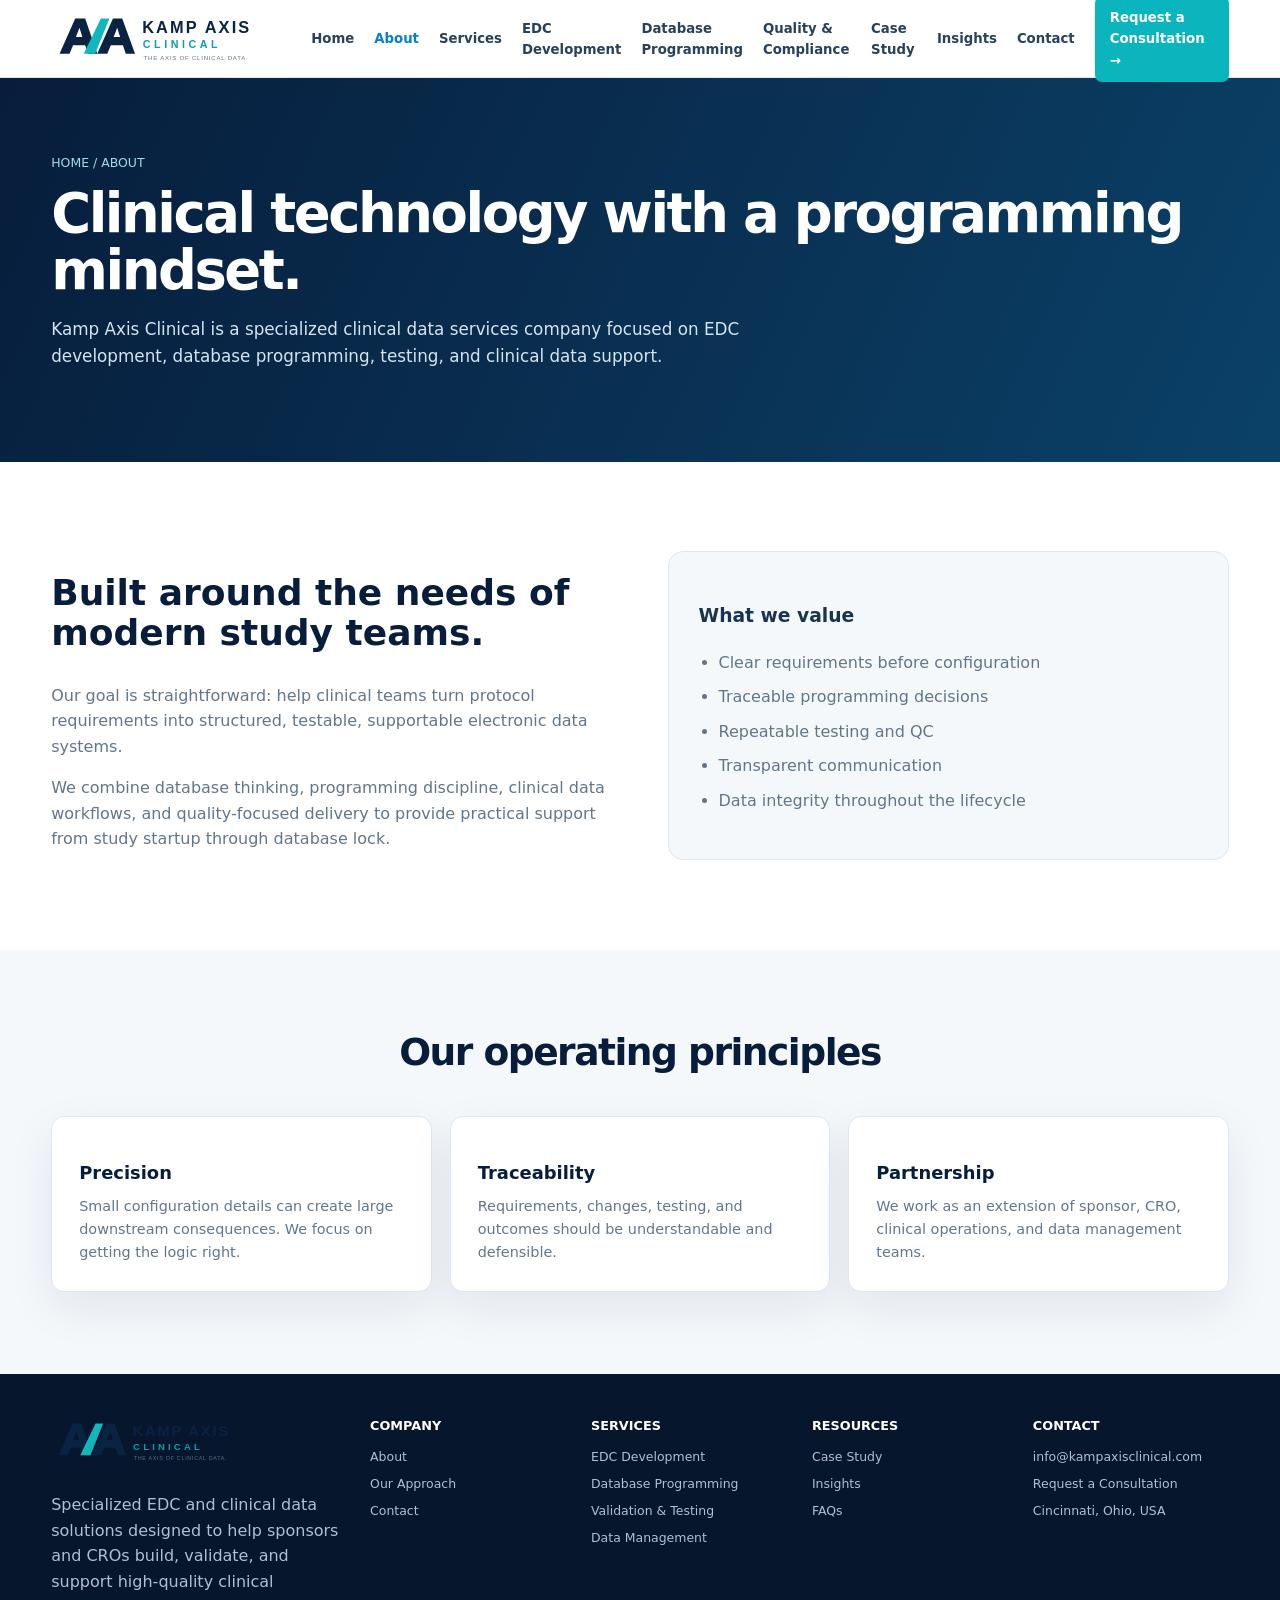
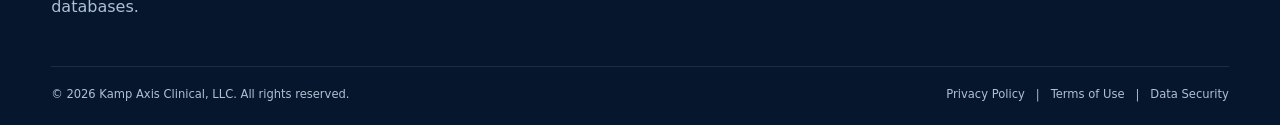
==== about.html @ fa70c0c3 "Add files via upload" ====
<!doctype html><html lang="en"><head><meta charset="utf-8"><meta name="viewport" content="width=device-width,initial-scale=1"><title>About | Kamp Axis Clinical</title><meta name="description" content="Kamp Axis Clinical — clinical EDC development, database programming, validation, data management and consulting."><link rel="stylesheet" href="styles.css"></head><body>
<header><div class="container"><nav><a class="brand" href="index.html"><img src="logo.svg" alt="Kamp Axis Clinical"></a><button class="menu" aria-label="Menu">☰</button><div class="nav"><a class="" href="index.html">Home</a><a class="active" href="about.html">About</a><a class="" href="services.html">Services</a><a class="" href="edc-development.html">EDC Development</a><a class="" href="database-programming.html">Database Programming</a><a class="" href="quality-compliance.html">Quality & Compliance</a><a class="" href="case-study.html">Case Study</a><a class="" href="insights.html">Insights</a><a class="" href="contact.html">Contact</a><a class="nav-cta" href="contact.html">Request a Consultation →</a></div></nav></div></header>
<main><section class="page-hero"><div class="container"><div class="breadcrumbs">HOME / ABOUT</div><h1>Clinical technology with a programming mindset.</h1><p>Kamp Axis Clinical is a specialized clinical data services company focused on EDC development, database programming, testing, and clinical data support.</p></div></section>
<section><div class="container split"><div><h2>Built around the needs of modern study teams.</h2><p>Our goal is straightforward: help clinical teams turn protocol requirements into structured, testable, supportable electronic data systems.</p><p>We combine database thinking, programming discipline, clinical data workflows, and quality-focused delivery to provide practical support from study startup through database lock.</p></div><div class="feature-box"><h3>What we value</h3><ul><li>Clear requirements before configuration</li><li>Traceable programming decisions</li><li>Repeatable testing and QC</li><li>Transparent communication</li><li>Data integrity throughout the lifecycle</li></ul></div></div></section>
<section class="band" id="approach"><div class="container"><div class="section-head"><h2>Our operating principles</h2></div><div class="cards"><div class="card"><h3>Precision</h3><p>Small configuration details can create large downstream consequences. We focus on getting the logic right.</p></div><div class="card"><h3>Traceability</h3><p>Requirements, changes, testing, and outcomes should be understandable and defensible.</p></div><div class="card"><h3>Partnership</h3><p>We work as an extension of sponsor, CRO, clinical operations, and data management teams.</p></div></div></div></section></main>
<footer><div class="container"><div class="footer-grid"><div><img class="footer-logo" src="logo.svg" alt="Kamp Axis Clinical"><p class="small">Specialized EDC and clinical data solutions designed to help sponsors and CROs build, validate, and support high-quality clinical databases.</p></div>
<div class="footer-col"><h4>COMPANY</h4><a href="about.html">About</a><a href="about.html#approach">Our Approach</a><a href="contact.html">Contact</a></div>
<div class="footer-col"><h4>SERVICES</h4><a href="services.html">EDC Development</a><a href="database-programming.html">Database Programming</a><a href="quality-compliance.html">Validation & Testing</a><a href="services.html">Data Management</a></div>
<div class="footer-col"><h4>RESOURCES</h4><a href="case-study.html">Case Study</a><a href="insights.html">Insights</a><a href="insights.html#faq">FAQs</a></div>
<div class="footer-col"><h4>CONTACT</h4><a href="mailto:info@kampaxisclinical.com">info@kampaxisclinical.com</a><a href="contact.html">Request a Consultation</a><a href="contact.html">Cincinnati, Ohio, USA</a></div></div>
<div class="footer-bottom"><div>© 2026 Kamp Axis Clinical, LLC. All rights reserved.</div><div><a href="privacy.html">Privacy Policy</a> &nbsp; | &nbsp; <a href="terms.html">Terms of Use</a> &nbsp; | &nbsp; <a href="security.html">Data Security</a></div></div></div></footer><script src="script.js"></script></body></html>
---- styles.css ----
:root{--navy:#071d3b;--navy2:#0b2d52;--blue:#087fd1;--teal:#0bb5bd;--cyan:#49d4d7;--ink:#18344f;--muted:#62768a;--bg:#f4f8fb;--line:#dce7ef;--white:#fff;--shadow:0 16px 45px rgba(7,29,59,.08)}
*{box-sizing:border-box}html{scroll-behavior:smooth}body{margin:0;font-family:Inter,ui-sans-serif,system-ui,-apple-system,BlinkMacSystemFont,"Segoe UI",Arial,sans-serif;color:var(--ink);line-height:1.6;background:#fff}a{color:inherit;text-decoration:none}.container{width:min(1180px,92%);margin:auto}
header{height:78px;background:rgba(255,255,255,.97);border-bottom:1px solid var(--line);position:sticky;top:0;z-index:100;backdrop-filter:blur(10px)}nav{height:78px;display:flex;align-items:center;justify-content:space-between;gap:25px}.brand img{width:235px;height:auto;display:block}.nav{display:flex;align-items:center;gap:20px;font-size:.83rem;font-weight:750;color:#27425c}.nav>a:hover,.nav .active{color:var(--blue)}.nav-cta{background:var(--teal);color:#fff!important;padding:11px 15px;border-radius:7px}.menu{display:none;background:none;border:0;font-size:1.7rem;color:var(--navy)}
.hero{background:linear-gradient(115deg,#061a36,#06345d 62%,#08788d);color:#fff;overflow:hidden}.hero-grid{min-height:570px;display:grid;grid-template-columns:1fr 1fr;align-items:center;gap:35px}.eyebrow{font-size:.75rem;font-weight:900;letter-spacing:.17em;color:var(--cyan);text-transform:uppercase}.hero h1{font-size:clamp(2.8rem,5vw,5rem);line-height:1.01;letter-spacing:-.055em;margin:16px 0}.hero h1 span{color:#20c5cd}.hero p{font-size:1.05rem;color:#d9e7f2;max-width:650px}.actions{display:flex;gap:12px;flex-wrap:wrap;margin-top:27px}.btn{display:inline-block;padding:13px 19px;border-radius:8px;font-weight:850}.btn-primary{background:var(--teal);color:#fff}.btn-outline{border:1px solid #b9d7e5;color:#fff}.hero-panel{background:#fff;border:6px solid #d8e8ef;border-radius:15px;box-shadow:0 30px 80px rgba(0,0,0,.3);color:var(--ink);padding:18px;transform:rotate(1deg)}.panel-title{font-weight:900;color:var(--navy);border-bottom:1px solid var(--line);padding-bottom:10px}.panel-tabs{display:flex;gap:6px;flex-wrap:wrap;margin:12px 0}.panel-tabs span{font-size:.68rem;background:#edf7fa;border-radius:5px;padding:4px 7px}.metrics{display:grid;grid-template-columns:repeat(2,1fr);gap:10px}.metric{border:1px solid var(--line);padding:12px;border-radius:8px;font-size:.72rem}.metric b{font-size:1.35rem;color:var(--teal);display:block}
.trust{border-bottom:1px solid var(--line);background:#fff}.trust-grid{display:grid;grid-template-columns:repeat(5,1fr);padding:23px 0}.trust-item{padding:0 18px;border-right:1px solid var(--line);font-size:.78rem;color:var(--muted)}.trust-item:last-child{border:0}.trust-item strong{display:block;color:var(--navy);font-size:.92rem;margin-bottom:3px}
section{padding:82px 0}.section-head{max-width:760px;margin:0 auto 43px;text-align:center}.section-head h2{color:var(--navy);font-size:2.35rem;line-height:1.1;letter-spacing:-.04em;margin:0 0 13px}.section-head p{color:var(--muted);margin:0}.cards{display:grid;grid-template-columns:repeat(3,1fr);gap:18px}.card{border:1px solid var(--line);border-radius:13px;padding:27px;background:#fff;box-shadow:var(--shadow);transition:.2s}.card:hover{transform:translateY(-3px)}.icon{width:45px;height:45px;border-radius:10px;background:#e7f8fa;color:var(--teal);display:grid;place-items:center;font-weight:900}.card h3{color:var(--navy);margin:15px 0 7px;font-size:1.12rem}.card p{color:var(--muted);font-size:.9rem;margin:0}.card a{display:inline-block;color:var(--blue);font-weight:800;font-size:.82rem;margin-top:15px}
.band{background:var(--bg)}.steps{display:grid;grid-template-columns:repeat(6,1fr);gap:10px}.step{background:#fff;border:1px solid var(--line);border-radius:10px;padding:18px}.step-num{color:var(--teal);font-weight:900}.step h3{font-size:.98rem;color:var(--navy);margin:6px 0}.step p{font-size:.78rem;color:var(--muted);margin:0}
.dark{background:var(--navy);color:#fff}.dark .section-head h2{color:#fff}.dark .section-head p{color:#bfd0df}.quality-grid{display:grid;grid-template-columns:1fr 1fr;gap:55px;align-items:center}.quality-copy h2{font-size:2.5rem;line-height:1.1;margin:0 0 15px}.quality-copy p{color:#c7d7e5}.checks{display:grid;grid-template-columns:1fr 1fr;gap:11px}.check{padding:14px;border:1px solid #ffffff20;border-radius:9px;background:#ffffff08}.check span{color:var(--cyan);font-weight:900;margin-right:8px}
.page-hero{background:linear-gradient(115deg,#071d3b,#0b4168);color:#fff;padding:75px 0}.page-hero h1{font-size:3.4rem;line-height:1.05;letter-spacing:-.045em;margin:12px 0}.page-hero p{max-width:760px;color:#d5e4ef;font-size:1.05rem}.breadcrumbs{font-size:.78rem;color:#9fdbe0;margin-bottom:12px}.split{display:grid;grid-template-columns:1fr 1fr;gap:55px;align-items:center}.split h2{font-size:2.25rem;line-height:1.1;color:var(--navy)}.split p{color:var(--muted)}.feature-box{background:var(--bg);border:1px solid var(--line);border-radius:15px;padding:30px}.feature-box ul{padding-left:20px;color:var(--muted)}.feature-box li{margin:9px 0}
.platforms{display:flex;justify-content:center;gap:10px;flex-wrap:wrap}.pill{border:1px solid var(--line);border-radius:999px;padding:12px 18px;background:#fff;color:var(--navy);font-weight:800}.note{font-size:.78rem;color:var(--muted);text-align:center;margin-top:18px}
.case{display:grid;grid-template-columns:1fr 1fr;gap:25px}.case-card{border:1px solid var(--line);border-radius:14px;padding:28px;background:#fff;box-shadow:var(--shadow)}.case-card h3{color:var(--navy)}.results{display:grid;grid-template-columns:repeat(3,1fr);gap:10px;margin-top:20px}.result{background:#eef9fa;padding:15px;border-radius:9px;text-align:center}.result b{display:block;font-size:1.45rem;color:var(--teal)}
.article-grid{display:grid;grid-template-columns:repeat(3,1fr);gap:18px}.article{border:1px solid var(--line);border-radius:13px;padding:24px}.article .tag{color:var(--teal);font-weight:900;font-size:.72rem;text-transform:uppercase;letter-spacing:.1em}.article h3{color:var(--navy);line-height:1.25}.article p{color:var(--muted);font-size:.88rem}.article a{color:var(--blue);font-weight:850}
.form-wrap{background:linear-gradient(135deg,#eef9fb,#f5f9fc)}.contact-grid{display:grid;grid-template-columns:.9fr 1.1fr;gap:45px}.contact-info h2{font-size:2.4rem;line-height:1.1;color:var(--navy)}.contact-info p{color:var(--muted)}form{display:grid;gap:12px;background:#fff;padding:32px;border:1px solid var(--line);border-radius:14px;box-shadow:var(--shadow)}label{font-size:.8rem;font-weight:800;color:var(--navy)}input,select,textarea{font:inherit;padding:12px 13px;border:1px solid #cbd9e4;border-radius:8px;width:100%;margin-top:5px}textarea{min-height:130px;resize:vertical}button{font:inherit;border:0;background:var(--navy);color:#fff;border-radius:8px;padding:14px;font-weight:900;cursor:pointer}.form-status{display:none;padding:12px;background:#e8f8fa;color:#12636a;border-radius:8px;font-size:.86rem}
.faq{max-width:850px;margin:auto}.faq-item{border-bottom:1px solid var(--line)}.faq-q{width:100%;display:flex;justify-content:space-between;background:none;color:var(--navy);padding:19px 0;text-align:left;font-weight:850}.faq-a{display:none;color:var(--muted);padding:0 0 18px}.faq-item.open .faq-a{display:block}
footer{background:#05162d;color:#aec1d2;padding:42px 0 22px}.footer-grid{display:grid;grid-template-columns:1.5fr repeat(4,1fr);gap:25px}.footer-logo{width:210px}.footer-col h4{color:#fff;font-size:.8rem;margin:0 0 10px}.footer-col a{display:block;font-size:.78rem;margin:7px 0}.footer-col a:hover{color:#fff}.footer-bottom{border-top:1px solid #ffffff18;margin-top:30px;padding-top:18px;display:flex;justify-content:space-between;gap:20px;flex-wrap:wrap;font-size:.72rem}
@media(max-width:950px){.nav{display:none}.menu{display:block}.hero-grid,.quality-grid,.split,.contact-grid,.case{grid-template-columns:1fr}.trust-grid{grid-template-columns:repeat(2,1fr)}.steps{grid-template-columns:repeat(3,1fr)}.cards,.article-grid{grid-template-columns:1fr 1fr}.footer-grid{grid-template-columns:1fr 1fr}.hero-panel{max-width:650px;margin:auto}}
@media(max-width:600px){section{padding:62px 0}.brand img{width:195px}.trust-grid,.cards,.steps,.article-grid,.checks,.results,.footer-grid{grid-template-columns:1fr}.page-hero h1{font-size:2.6rem}.hero h1{font-size:3rem}.hero-grid{padding:55px 0}.footer-bottom{display:block}.footer-bottom div{margin-top:8px}}
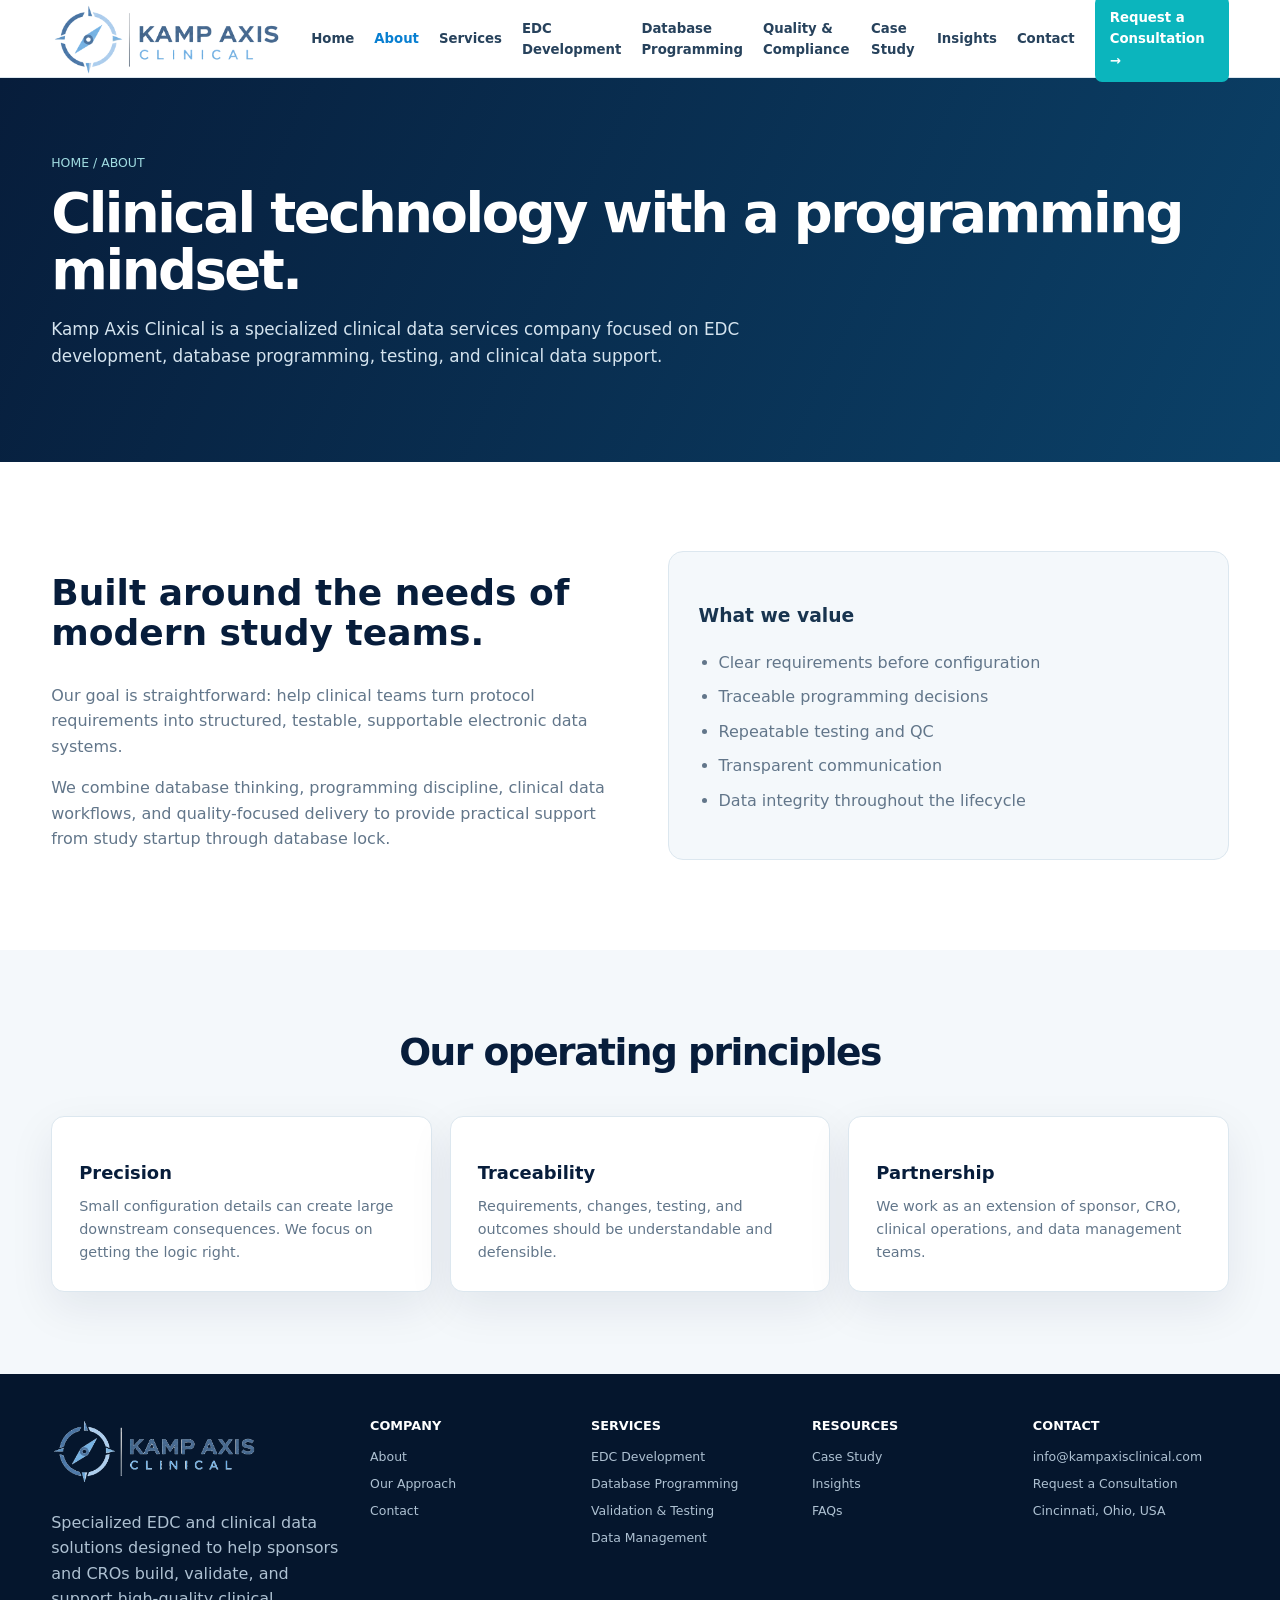
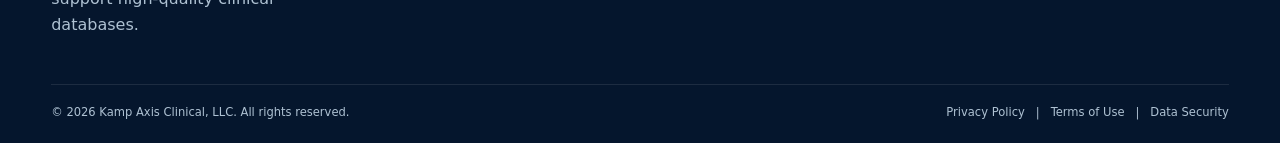
==== commit ee3f18f5: "Update about.html" ====
--- a/about.html
+++ b/about.html
@@ -1,11 +1,11 @@
 <!doctype html><html lang="en"><head><meta charset="utf-8"><meta name="viewport" content="width=device-width,initial-scale=1"><title>About | Kamp Axis Clinical</title><meta name="description" content="Kamp Axis Clinical — clinical EDC development, database programming, validation, data management and consulting."><link rel="stylesheet" href="styles.css"></head><body>
-<header><div class="container"><nav><a class="brand" href="index.html"><img src="logo.svg" alt="Kamp Axis Clinical"></a><button class="menu" aria-label="Menu">☰</button><div class="nav"><a class="" href="index.html">Home</a><a class="active" href="about.html">About</a><a class="" href="services.html">Services</a><a class="" href="edc-development.html">EDC Development</a><a class="" href="database-programming.html">Database Programming</a><a class="" href="quality-compliance.html">Quality & Compliance</a><a class="" href="case-study.html">Case Study</a><a class="" href="insights.html">Insights</a><a class="" href="contact.html">Contact</a><a class="nav-cta" href="contact.html">Request a Consultation →</a></div></nav></div></header>
+<header><div class="container"><nav><a class="brand" href="index.html"><img src="kamp-axis-clinical-logo-1.svg" alt="Kamp Axis Clinical"></a><button class="menu" aria-label="Menu">☰</button><div class="nav"><a class="" href="index.html">Home</a><a class="active" href="about.html">About</a><a class="" href="services.html">Services</a><a class="" href="edc-development.html">EDC Development</a><a class="" href="database-programming.html">Database Programming</a><a class="" href="quality-compliance.html">Quality & Compliance</a><a class="" href="case-study.html">Case Study</a><a class="" href="insights.html">Insights</a><a class="" href="contact.html">Contact</a><a class="nav-cta" href="contact.html">Request a Consultation →</a></div></nav></div></header>
 <main><section class="page-hero"><div class="container"><div class="breadcrumbs">HOME / ABOUT</div><h1>Clinical technology with a programming mindset.</h1><p>Kamp Axis Clinical is a specialized clinical data services company focused on EDC development, database programming, testing, and clinical data support.</p></div></section>
 <section><div class="container split"><div><h2>Built around the needs of modern study teams.</h2><p>Our goal is straightforward: help clinical teams turn protocol requirements into structured, testable, supportable electronic data systems.</p><p>We combine database thinking, programming discipline, clinical data workflows, and quality-focused delivery to provide practical support from study startup through database lock.</p></div><div class="feature-box"><h3>What we value</h3><ul><li>Clear requirements before configuration</li><li>Traceable programming decisions</li><li>Repeatable testing and QC</li><li>Transparent communication</li><li>Data integrity throughout the lifecycle</li></ul></div></div></section>
 <section class="band" id="approach"><div class="container"><div class="section-head"><h2>Our operating principles</h2></div><div class="cards"><div class="card"><h3>Precision</h3><p>Small configuration details can create large downstream consequences. We focus on getting the logic right.</p></div><div class="card"><h3>Traceability</h3><p>Requirements, changes, testing, and outcomes should be understandable and defensible.</p></div><div class="card"><h3>Partnership</h3><p>We work as an extension of sponsor, CRO, clinical operations, and data management teams.</p></div></div></div></section></main>
-<footer><div class="container"><div class="footer-grid"><div><img class="footer-logo" src="logo.svg" alt="Kamp Axis Clinical"><p class="small">Specialized EDC and clinical data solutions designed to help sponsors and CROs build, validate, and support high-quality clinical databases.</p></div>
+<footer><div class="container"><div class="footer-grid"><div><img class="footer-logo" src="kamp-axis-clinical-logo-1.svg" alt="Kamp Axis Clinical"><p class="small">Specialized EDC and clinical data solutions designed to help sponsors and CROs build, validate, and support high-quality clinical databases.</p></div>
 <div class="footer-col"><h4>COMPANY</h4><a href="about.html">About</a><a href="about.html#approach">Our Approach</a><a href="contact.html">Contact</a></div>
 <div class="footer-col"><h4>SERVICES</h4><a href="services.html">EDC Development</a><a href="database-programming.html">Database Programming</a><a href="quality-compliance.html">Validation & Testing</a><a href="services.html">Data Management</a></div>
 <div class="footer-col"><h4>RESOURCES</h4><a href="case-study.html">Case Study</a><a href="insights.html">Insights</a><a href="insights.html#faq">FAQs</a></div>
 <div class="footer-col"><h4>CONTACT</h4><a href="mailto:info@kampaxisclinical.com">info@kampaxisclinical.com</a><a href="contact.html">Request a Consultation</a><a href="contact.html">Cincinnati, Ohio, USA</a></div></div>
-<div class="footer-bottom"><div>© 2026 Kamp Axis Clinical, LLC. All rights reserved.</div><div><a href="privacy.html">Privacy Policy</a> &nbsp; | &nbsp; <a href="terms.html">Terms of Use</a> &nbsp; | &nbsp; <a href="security.html">Data Security</a></div></div></div></footer><script src="script.js"></script></body></html>+<div class="footer-bottom"><div>© 2026 Kamp Axis Clinical, LLC. All rights reserved.</div><div><a href="privacy.html">Privacy Policy</a> &nbsp; | &nbsp; <a href="terms.html">Terms of Use</a> &nbsp; | &nbsp; <a href="security.html">Data Security</a></div></div></div></footer><script src="script.js"></script></body></html>
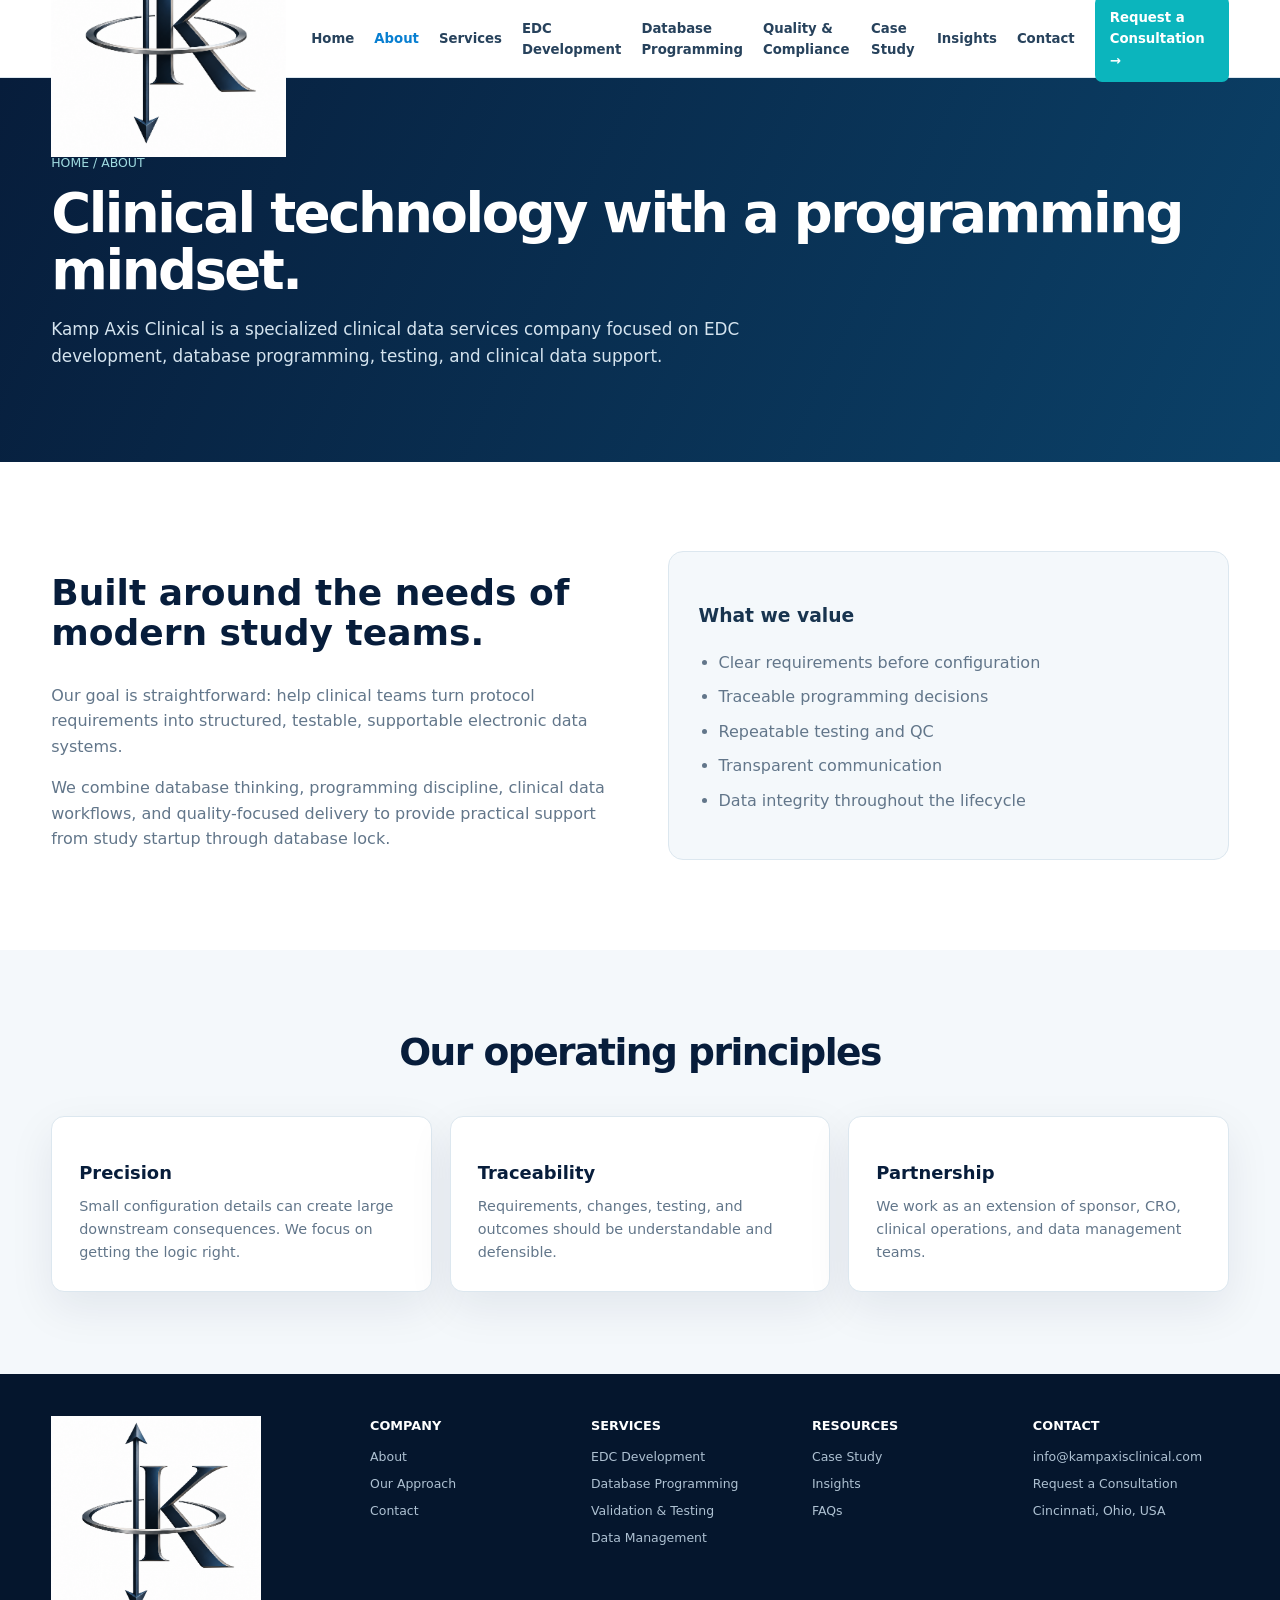
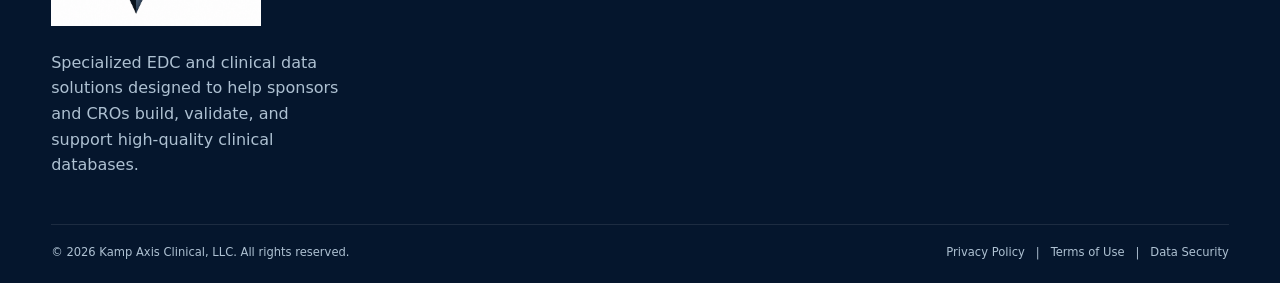
==== commit eda0bbcc: "Update about.html" ====
--- a/about.html
+++ b/about.html
@@ -1,9 +1,9 @@
 <!doctype html><html lang="en"><head><meta charset="utf-8"><meta name="viewport" content="width=device-width,initial-scale=1"><title>About | Kamp Axis Clinical</title><meta name="description" content="Kamp Axis Clinical — clinical EDC development, database programming, validation, data management and consulting."><link rel="stylesheet" href="styles.css"></head><body>
-<header><div class="container"><nav><a class="brand" href="index.html"><img src="kamp-axis-clinical-logo-1.svg" alt="Kamp Axis Clinical"></a><button class="menu" aria-label="Menu">☰</button><div class="nav"><a class="" href="index.html">Home</a><a class="active" href="about.html">About</a><a class="" href="services.html">Services</a><a class="" href="edc-development.html">EDC Development</a><a class="" href="database-programming.html">Database Programming</a><a class="" href="quality-compliance.html">Quality & Compliance</a><a class="" href="case-study.html">Case Study</a><a class="" href="insights.html">Insights</a><a class="" href="contact.html">Contact</a><a class="nav-cta" href="contact.html">Request a Consultation →</a></div></nav></div></header>
+<header><div class="container"><nav><a class="brand" href="index.html"><img src="kamp_axis_clinical_logo.svg" alt="Kamp Axis Clinical"></a><button class="menu" aria-label="Menu">☰</button><div class="nav"><a class="" href="index.html">Home</a><a class="active" href="about.html">About</a><a class="" href="services.html">Services</a><a class="" href="edc-development.html">EDC Development</a><a class="" href="database-programming.html">Database Programming</a><a class="" href="quality-compliance.html">Quality & Compliance</a><a class="" href="case-study.html">Case Study</a><a class="" href="insights.html">Insights</a><a class="" href="contact.html">Contact</a><a class="nav-cta" href="contact.html">Request a Consultation →</a></div></nav></div></header>
 <main><section class="page-hero"><div class="container"><div class="breadcrumbs">HOME / ABOUT</div><h1>Clinical technology with a programming mindset.</h1><p>Kamp Axis Clinical is a specialized clinical data services company focused on EDC development, database programming, testing, and clinical data support.</p></div></section>
 <section><div class="container split"><div><h2>Built around the needs of modern study teams.</h2><p>Our goal is straightforward: help clinical teams turn protocol requirements into structured, testable, supportable electronic data systems.</p><p>We combine database thinking, programming discipline, clinical data workflows, and quality-focused delivery to provide practical support from study startup through database lock.</p></div><div class="feature-box"><h3>What we value</h3><ul><li>Clear requirements before configuration</li><li>Traceable programming decisions</li><li>Repeatable testing and QC</li><li>Transparent communication</li><li>Data integrity throughout the lifecycle</li></ul></div></div></section>
 <section class="band" id="approach"><div class="container"><div class="section-head"><h2>Our operating principles</h2></div><div class="cards"><div class="card"><h3>Precision</h3><p>Small configuration details can create large downstream consequences. We focus on getting the logic right.</p></div><div class="card"><h3>Traceability</h3><p>Requirements, changes, testing, and outcomes should be understandable and defensible.</p></div><div class="card"><h3>Partnership</h3><p>We work as an extension of sponsor, CRO, clinical operations, and data management teams.</p></div></div></div></section></main>
-<footer><div class="container"><div class="footer-grid"><div><img class="footer-logo" src="kamp-axis-clinical-logo-1.svg" alt="Kamp Axis Clinical"><p class="small">Specialized EDC and clinical data solutions designed to help sponsors and CROs build, validate, and support high-quality clinical databases.</p></div>
+<footer><div class="container"><div class="footer-grid"><div><img class="footer-logo" src="kamp_axis_clinical_logo.svg" alt="Kamp Axis Clinical"><p class="small">Specialized EDC and clinical data solutions designed to help sponsors and CROs build, validate, and support high-quality clinical databases.</p></div>
 <div class="footer-col"><h4>COMPANY</h4><a href="about.html">About</a><a href="about.html#approach">Our Approach</a><a href="contact.html">Contact</a></div>
 <div class="footer-col"><h4>SERVICES</h4><a href="services.html">EDC Development</a><a href="database-programming.html">Database Programming</a><a href="quality-compliance.html">Validation & Testing</a><a href="services.html">Data Management</a></div>
 <div class="footer-col"><h4>RESOURCES</h4><a href="case-study.html">Case Study</a><a href="insights.html">Insights</a><a href="insights.html#faq">FAQs</a></div>
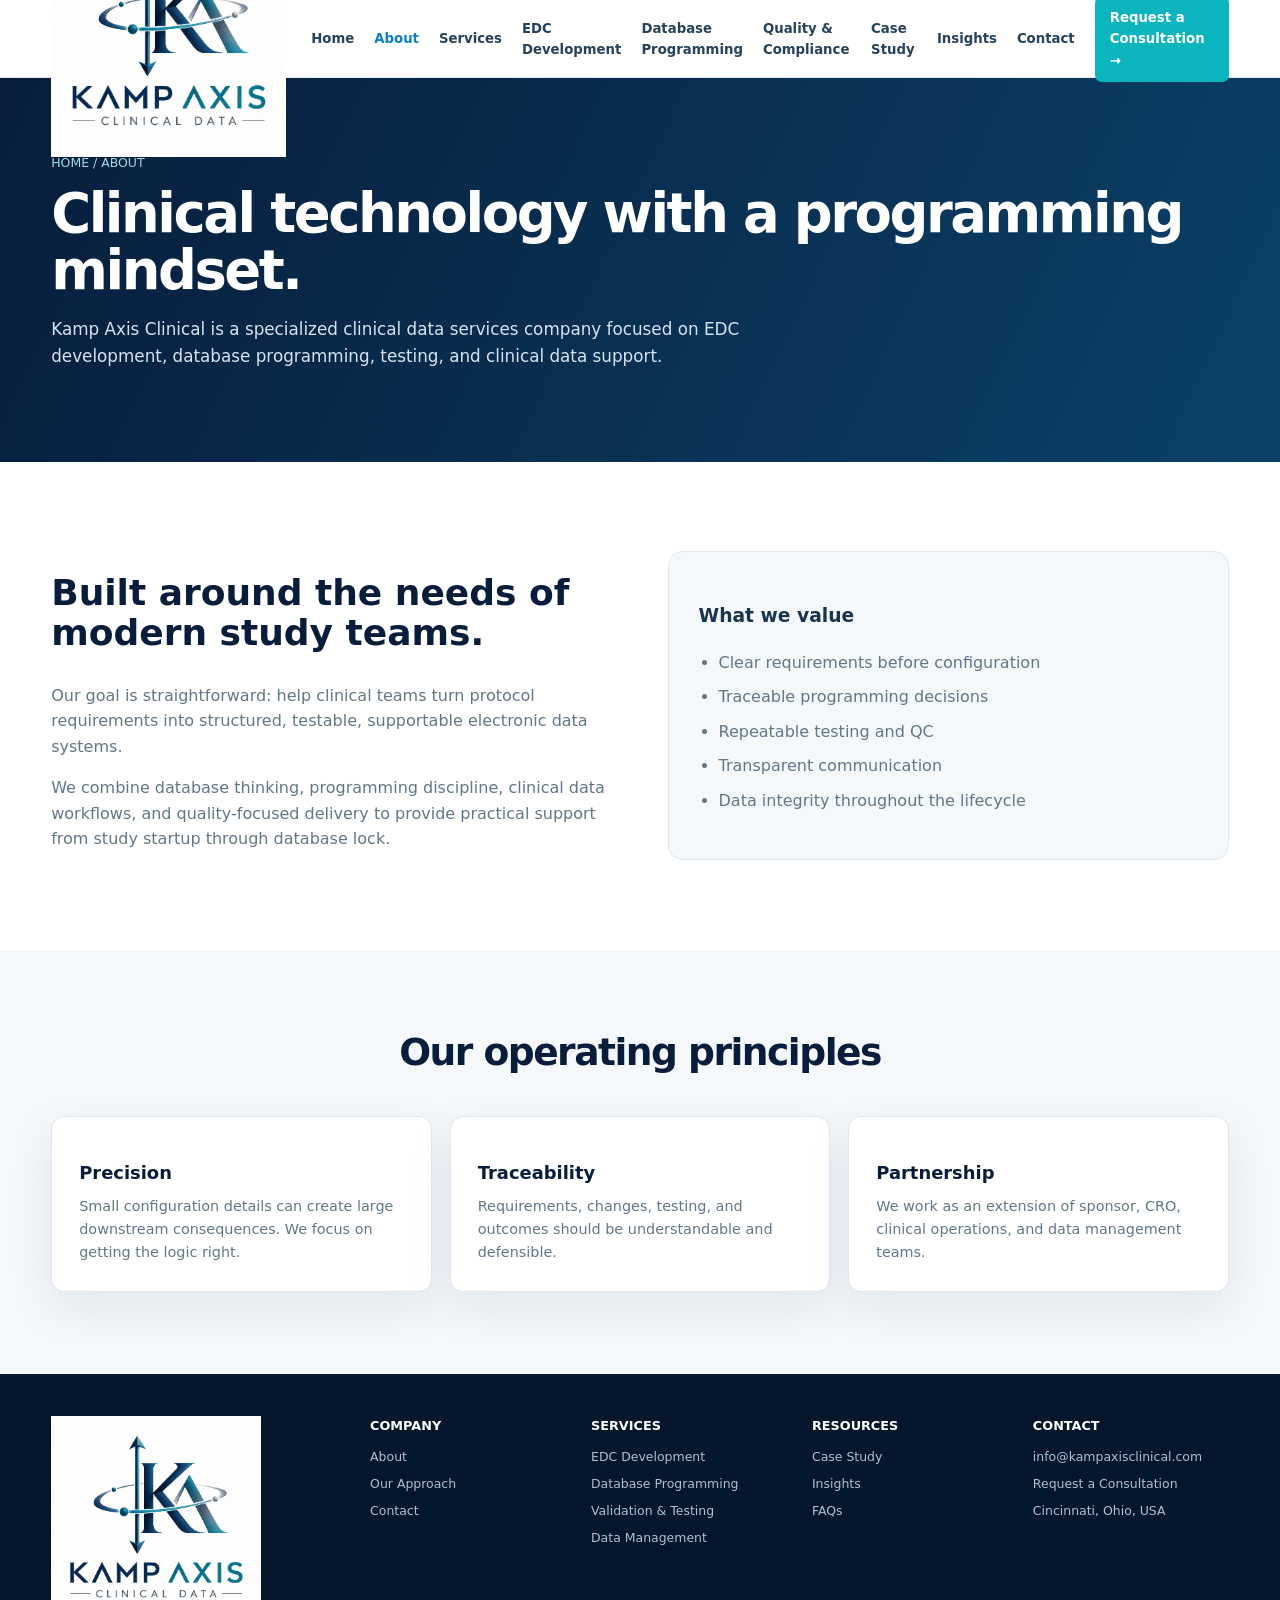
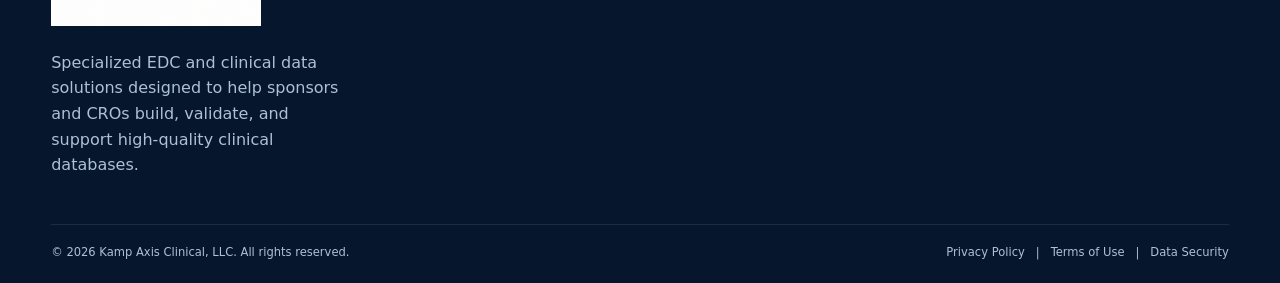
==== commit c62bb873: "Update about.html" ====
--- a/about.html
+++ b/about.html
@@ -1,9 +1,9 @@
 <!doctype html><html lang="en"><head><meta charset="utf-8"><meta name="viewport" content="width=device-width,initial-scale=1"><title>About | Kamp Axis Clinical</title><meta name="description" content="Kamp Axis Clinical — clinical EDC development, database programming, validation, data management and consulting."><link rel="stylesheet" href="styles.css"></head><body>
-<header><div class="container"><nav><a class="brand" href="index.html"><img src="kamp_axis_clinical_logo.svg" alt="Kamp Axis Clinical"></a><button class="menu" aria-label="Menu">☰</button><div class="nav"><a class="" href="index.html">Home</a><a class="active" href="about.html">About</a><a class="" href="services.html">Services</a><a class="" href="edc-development.html">EDC Development</a><a class="" href="database-programming.html">Database Programming</a><a class="" href="quality-compliance.html">Quality & Compliance</a><a class="" href="case-study.html">Case Study</a><a class="" href="insights.html">Insights</a><a class="" href="contact.html">Contact</a><a class="nav-cta" href="contact.html">Request a Consultation →</a></div></nav></div></header>
+<header><div class="container"><nav><a class="brand" href="index.html"><img src="kamp_axis_clinical_logo_full.svg" alt="Kamp Axis Clinical"></a><button class="menu" aria-label="Menu">☰</button><div class="nav"><a class="" href="index.html">Home</a><a class="active" href="about.html">About</a><a class="" href="services.html">Services</a><a class="" href="edc-development.html">EDC Development</a><a class="" href="database-programming.html">Database Programming</a><a class="" href="quality-compliance.html">Quality & Compliance</a><a class="" href="case-study.html">Case Study</a><a class="" href="insights.html">Insights</a><a class="" href="contact.html">Contact</a><a class="nav-cta" href="contact.html">Request a Consultation →</a></div></nav></div></header>
 <main><section class="page-hero"><div class="container"><div class="breadcrumbs">HOME / ABOUT</div><h1>Clinical technology with a programming mindset.</h1><p>Kamp Axis Clinical is a specialized clinical data services company focused on EDC development, database programming, testing, and clinical data support.</p></div></section>
 <section><div class="container split"><div><h2>Built around the needs of modern study teams.</h2><p>Our goal is straightforward: help clinical teams turn protocol requirements into structured, testable, supportable electronic data systems.</p><p>We combine database thinking, programming discipline, clinical data workflows, and quality-focused delivery to provide practical support from study startup through database lock.</p></div><div class="feature-box"><h3>What we value</h3><ul><li>Clear requirements before configuration</li><li>Traceable programming decisions</li><li>Repeatable testing and QC</li><li>Transparent communication</li><li>Data integrity throughout the lifecycle</li></ul></div></div></section>
 <section class="band" id="approach"><div class="container"><div class="section-head"><h2>Our operating principles</h2></div><div class="cards"><div class="card"><h3>Precision</h3><p>Small configuration details can create large downstream consequences. We focus on getting the logic right.</p></div><div class="card"><h3>Traceability</h3><p>Requirements, changes, testing, and outcomes should be understandable and defensible.</p></div><div class="card"><h3>Partnership</h3><p>We work as an extension of sponsor, CRO, clinical operations, and data management teams.</p></div></div></div></section></main>
-<footer><div class="container"><div class="footer-grid"><div><img class="footer-logo" src="kamp_axis_clinical_logo.svg" alt="Kamp Axis Clinical"><p class="small">Specialized EDC and clinical data solutions designed to help sponsors and CROs build, validate, and support high-quality clinical databases.</p></div>
+<footer><div class="container"><div class="footer-grid"><div><img class="footer-logo" src="kamp_axis_clinical_logo_full.svg" alt="Kamp Axis Clinical"><p class="small">Specialized EDC and clinical data solutions designed to help sponsors and CROs build, validate, and support high-quality clinical databases.</p></div>
 <div class="footer-col"><h4>COMPANY</h4><a href="about.html">About</a><a href="about.html#approach">Our Approach</a><a href="contact.html">Contact</a></div>
 <div class="footer-col"><h4>SERVICES</h4><a href="services.html">EDC Development</a><a href="database-programming.html">Database Programming</a><a href="quality-compliance.html">Validation & Testing</a><a href="services.html">Data Management</a></div>
 <div class="footer-col"><h4>RESOURCES</h4><a href="case-study.html">Case Study</a><a href="insights.html">Insights</a><a href="insights.html#faq">FAQs</a></div>
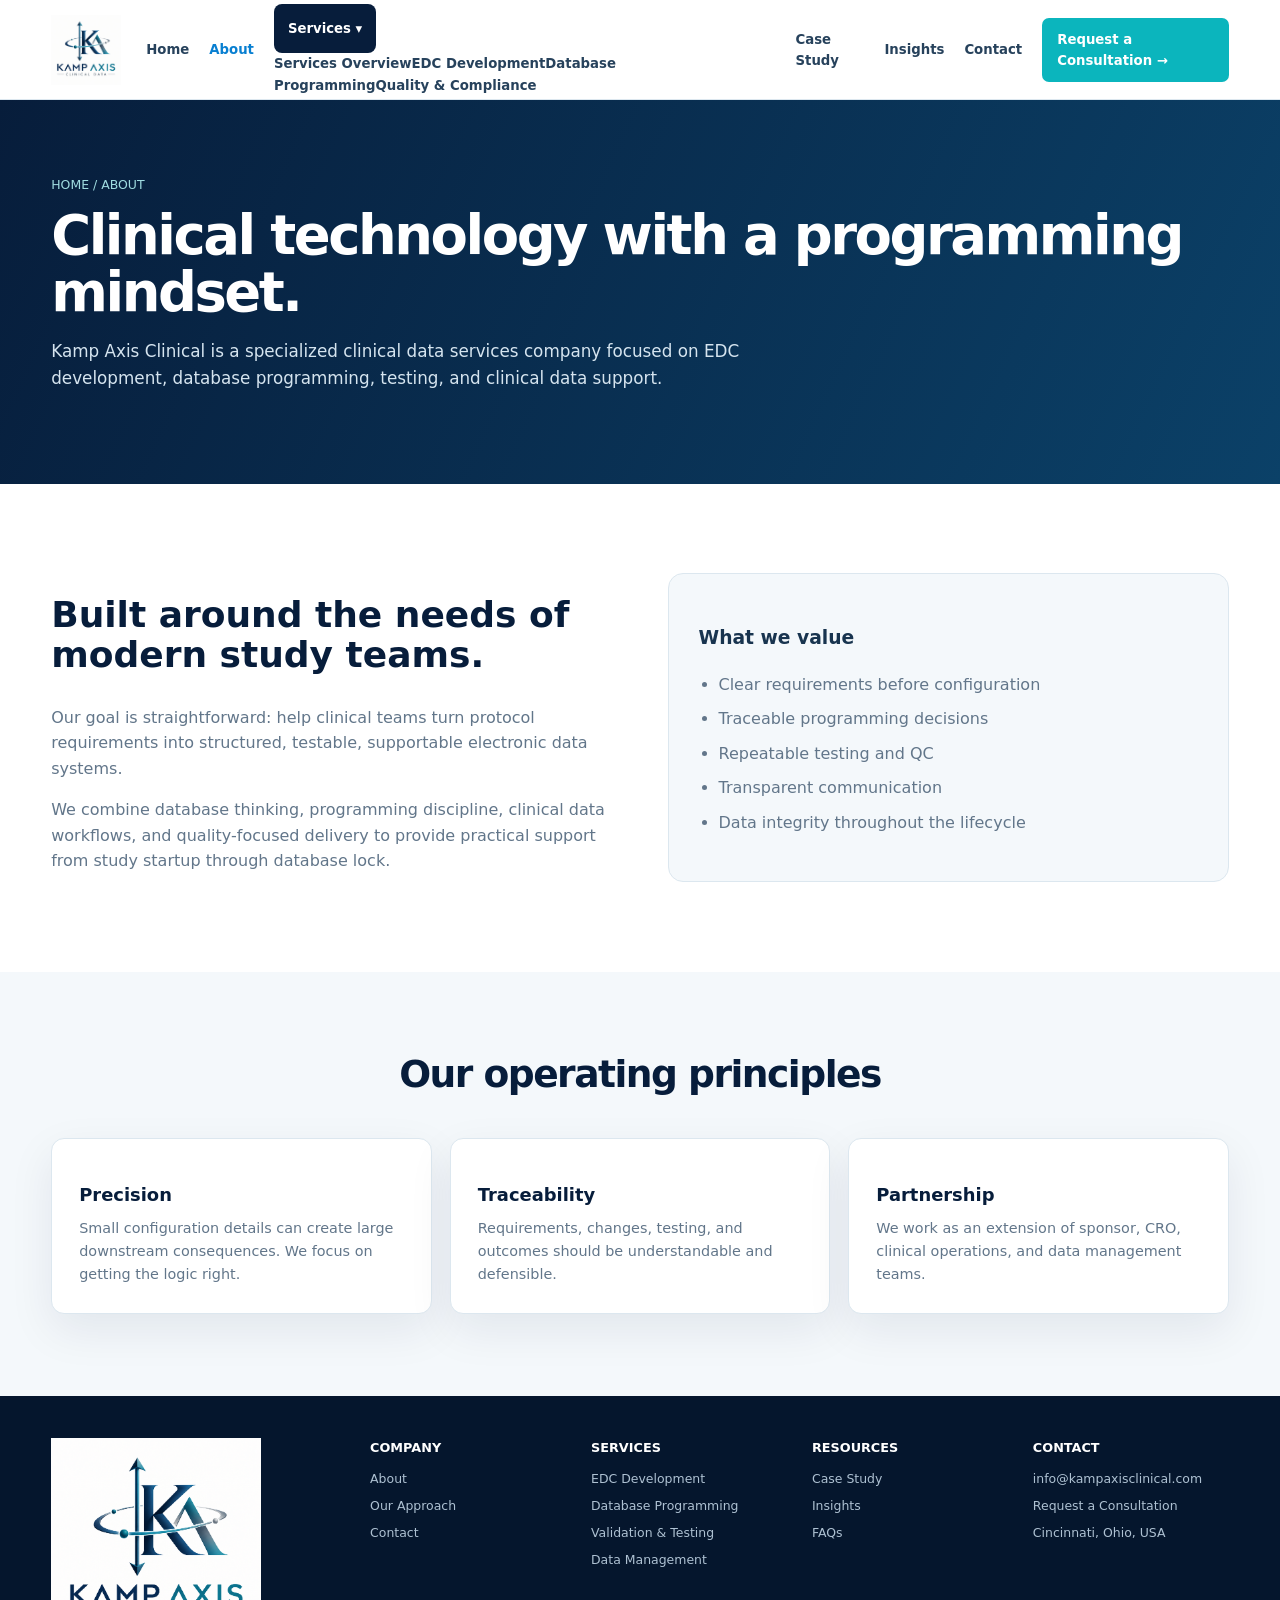
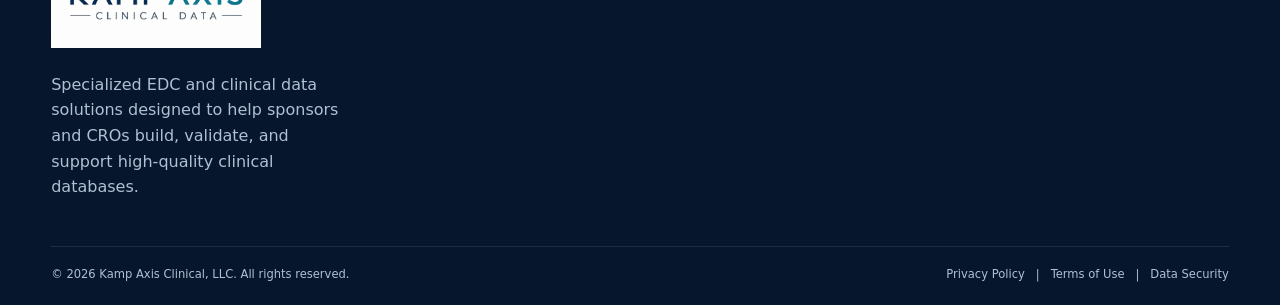
==== commit 0c99d52b: "Update about.html" ====
--- a/about.html
+++ b/about.html
@@ -1,5 +1,5 @@
 <!doctype html><html lang="en"><head><meta charset="utf-8"><meta name="viewport" content="width=device-width,initial-scale=1"><title>About | Kamp Axis Clinical</title><meta name="description" content="Kamp Axis Clinical — clinical EDC development, database programming, validation, data management and consulting."><link rel="stylesheet" href="styles.css"></head><body>
-<header><div class="container"><nav><a class="brand" href="index.html"><img src="kamp_axis_clinical_logo_full.svg" alt="Kamp Axis Clinical"></a><button class="menu" aria-label="Menu">☰</button><div class="nav"><a class="" href="index.html">Home</a><a class="active" href="about.html">About</a><a class="" href="services.html">Services</a><a class="" href="edc-development.html">EDC Development</a><a class="" href="database-programming.html">Database Programming</a><a class="" href="quality-compliance.html">Quality & Compliance</a><a class="" href="case-study.html">Case Study</a><a class="" href="insights.html">Insights</a><a class="" href="contact.html">Contact</a><a class="nav-cta" href="contact.html">Request a Consultation →</a></div></nav></div></header>
+<header><div class="container"><nav><a class="brand" href="index.html"><img src="kamp_axis_clinical_logo_full.svg" alt="Kamp Axis Clinical"></a><button class="menu" aria-label="Menu">☰</button><div class="nav"><a class="" href="index.html">Home</a><a class="active" href="about.html">About</a><div class="nav-dropdown"><button class="nav-dropdown-toggle" type="button" aria-haspopup="true" aria-expanded="false">Services <span class="caret">&#9662;</span></button><div class="nav-dropdown-menu"><a href="services.html">Services Overview</a><a href="edc-development.html">EDC Development</a><a href="database-programming.html">Database Programming</a><a href="quality-compliance.html">Quality & Compliance</a></div></div><a class="" href="case-study.html">Case Study</a><a class="" href="insights.html">Insights</a><a class="" href="contact.html">Contact</a><a class="nav-cta" href="contact.html">Request a Consultation →</a></div></nav></div></header>
 <main><section class="page-hero"><div class="container"><div class="breadcrumbs">HOME / ABOUT</div><h1>Clinical technology with a programming mindset.</h1><p>Kamp Axis Clinical is a specialized clinical data services company focused on EDC development, database programming, testing, and clinical data support.</p></div></section>
 <section><div class="container split"><div><h2>Built around the needs of modern study teams.</h2><p>Our goal is straightforward: help clinical teams turn protocol requirements into structured, testable, supportable electronic data systems.</p><p>We combine database thinking, programming discipline, clinical data workflows, and quality-focused delivery to provide practical support from study startup through database lock.</p></div><div class="feature-box"><h3>What we value</h3><ul><li>Clear requirements before configuration</li><li>Traceable programming decisions</li><li>Repeatable testing and QC</li><li>Transparent communication</li><li>Data integrity throughout the lifecycle</li></ul></div></div></section>
 <section class="band" id="approach"><div class="container"><div class="section-head"><h2>Our operating principles</h2></div><div class="cards"><div class="card"><h3>Precision</h3><p>Small configuration details can create large downstream consequences. We focus on getting the logic right.</p></div><div class="card"><h3>Traceability</h3><p>Requirements, changes, testing, and outcomes should be understandable and defensible.</p></div><div class="card"><h3>Partnership</h3><p>We work as an extension of sponsor, CRO, clinical operations, and data management teams.</p></div></div></div></section></main>
--- a/styles.css
+++ b/styles.css
@@ -1,7 +1,6 @@
-
 :root{--navy:#071d3b;--navy2:#0b2d52;--blue:#087fd1;--teal:#0bb5bd;--cyan:#49d4d7;--ink:#18344f;--muted:#62768a;--bg:#f4f8fb;--line:#dce7ef;--white:#fff;--shadow:0 16px 45px rgba(7,29,59,.08)}
 *{box-sizing:border-box}html{scroll-behavior:smooth}body{margin:0;font-family:Inter,ui-sans-serif,system-ui,-apple-system,BlinkMacSystemFont,"Segoe UI",Arial,sans-serif;color:var(--ink);line-height:1.6;background:#fff}a{color:inherit;text-decoration:none}.container{width:min(1180px,92%);margin:auto}
-header{height:78px;background:rgba(255,255,255,.97);border-bottom:1px solid var(--line);position:sticky;top:0;z-index:100;backdrop-filter:blur(10px)}nav{height:78px;display:flex;align-items:center;justify-content:space-between;gap:25px}.brand img{width:235px;height:auto;display:block}.nav{display:flex;align-items:center;gap:20px;font-size:.83rem;font-weight:750;color:#27425c}.nav>a:hover,.nav .active{color:var(--blue)}.nav-cta{background:var(--teal);color:#fff!important;padding:11px 15px;border-radius:7px}.menu{display:none;background:none;border:0;font-size:1.7rem;color:var(--navy)}
+header{height:100px;background:rgba(255,255,255,.97);border-bottom:1px solid var(--line);position:sticky;top:0;z-index:100;backdrop-filter:blur(10px)}nav{height:100px;display:flex;align-items:center;justify-content:space-between;gap:25px}.brand img{height:70px;width:auto;display:block}.nav{display:flex;align-items:center;gap:20px;font-size:.83rem;font-weight:750;color:#27425c}.nav>a:hover,.nav .active{color:var(--blue)}.nav-cta{background:var(--teal);color:#fff!important;padding:11px 15px;border-radius:7px}.menu{display:none;background:none;border:0;font-size:1.7rem;color:var(--navy)}
 .hero{background:linear-gradient(115deg,#061a36,#06345d 62%,#08788d);color:#fff;overflow:hidden}.hero-grid{min-height:570px;display:grid;grid-template-columns:1fr 1fr;align-items:center;gap:35px}.eyebrow{font-size:.75rem;font-weight:900;letter-spacing:.17em;color:var(--cyan);text-transform:uppercase}.hero h1{font-size:clamp(2.8rem,5vw,5rem);line-height:1.01;letter-spacing:-.055em;margin:16px 0}.hero h1 span{color:#20c5cd}.hero p{font-size:1.05rem;color:#d9e7f2;max-width:650px}.actions{display:flex;gap:12px;flex-wrap:wrap;margin-top:27px}.btn{display:inline-block;padding:13px 19px;border-radius:8px;font-weight:850}.btn-primary{background:var(--teal);color:#fff}.btn-outline{border:1px solid #b9d7e5;color:#fff}.hero-panel{background:#fff;border:6px solid #d8e8ef;border-radius:15px;box-shadow:0 30px 80px rgba(0,0,0,.3);color:var(--ink);padding:18px;transform:rotate(1deg)}.panel-title{font-weight:900;color:var(--navy);border-bottom:1px solid var(--line);padding-bottom:10px}.panel-tabs{display:flex;gap:6px;flex-wrap:wrap;margin:12px 0}.panel-tabs span{font-size:.68rem;background:#edf7fa;border-radius:5px;padding:4px 7px}.metrics{display:grid;grid-template-columns:repeat(2,1fr);gap:10px}.metric{border:1px solid var(--line);padding:12px;border-radius:8px;font-size:.72rem}.metric b{font-size:1.35rem;color:var(--teal);display:block}
 .trust{border-bottom:1px solid var(--line);background:#fff}.trust-grid{display:grid;grid-template-columns:repeat(5,1fr);padding:23px 0}.trust-item{padding:0 18px;border-right:1px solid var(--line);font-size:.78rem;color:var(--muted)}.trust-item:last-child{border:0}.trust-item strong{display:block;color:var(--navy);font-size:.92rem;margin-bottom:3px}
 section{padding:82px 0}.section-head{max-width:760px;margin:0 auto 43px;text-align:center}.section-head h2{color:var(--navy);font-size:2.35rem;line-height:1.1;letter-spacing:-.04em;margin:0 0 13px}.section-head p{color:var(--muted);margin:0}.cards{display:grid;grid-template-columns:repeat(3,1fr);gap:18px}.card{border:1px solid var(--line);border-radius:13px;padding:27px;background:#fff;box-shadow:var(--shadow);transition:.2s}.card:hover{transform:translateY(-3px)}.icon{width:45px;height:45px;border-radius:10px;background:#e7f8fa;color:var(--teal);display:grid;place-items:center;font-weight:900}.card h3{color:var(--navy);margin:15px 0 7px;font-size:1.12rem}.card p{color:var(--muted);font-size:.9rem;margin:0}.card a{display:inline-block;color:var(--blue);font-weight:800;font-size:.82rem;margin-top:15px}
@@ -15,4 +14,5 @@
 .faq{max-width:850px;margin:auto}.faq-item{border-bottom:1px solid var(--line)}.faq-q{width:100%;display:flex;justify-content:space-between;background:none;color:var(--navy);padding:19px 0;text-align:left;font-weight:850}.faq-a{display:none;color:var(--muted);padding:0 0 18px}.faq-item.open .faq-a{display:block}
 footer{background:#05162d;color:#aec1d2;padding:42px 0 22px}.footer-grid{display:grid;grid-template-columns:1.5fr repeat(4,1fr);gap:25px}.footer-logo{width:210px}.footer-col h4{color:#fff;font-size:.8rem;margin:0 0 10px}.footer-col a{display:block;font-size:.78rem;margin:7px 0}.footer-col a:hover{color:#fff}.footer-bottom{border-top:1px solid #ffffff18;margin-top:30px;padding-top:18px;display:flex;justify-content:space-between;gap:20px;flex-wrap:wrap;font-size:.72rem}
 @media(max-width:950px){.nav{display:none}.menu{display:block}.hero-grid,.quality-grid,.split,.contact-grid,.case{grid-template-columns:1fr}.trust-grid{grid-template-columns:repeat(2,1fr)}.steps{grid-template-columns:repeat(3,1fr)}.cards,.article-grid{grid-template-columns:1fr 1fr}.footer-grid{grid-template-columns:1fr 1fr}.hero-panel{max-width:650px;margin:auto}}
-@media(max-width:600px){section{padding:62px 0}.brand img{width:195px}.trust-grid,.cards,.steps,.article-grid,.checks,.results,.footer-grid{grid-template-columns:1fr}.page-hero h1{font-size:2.6rem}.hero h1{font-size:3rem}.hero-grid{padding:55px 0}.footer-bottom{display:block}.footer-bottom div{margin-top:8px}}
+@media(max-width:600px){section{padding:62px 0}.brand img{height:72px}.trust-grid,.cards,.steps,.article-grid,.checks,.results,.footer-grid{grid-template-columns:1fr}.page-hero h1{font-size:2.6rem}.hero h1{font-size:3rem}.hero-grid{padding:55px 0}.footer-bottom{display:block}.footer-bottom div{margin-top:8px}}
+
